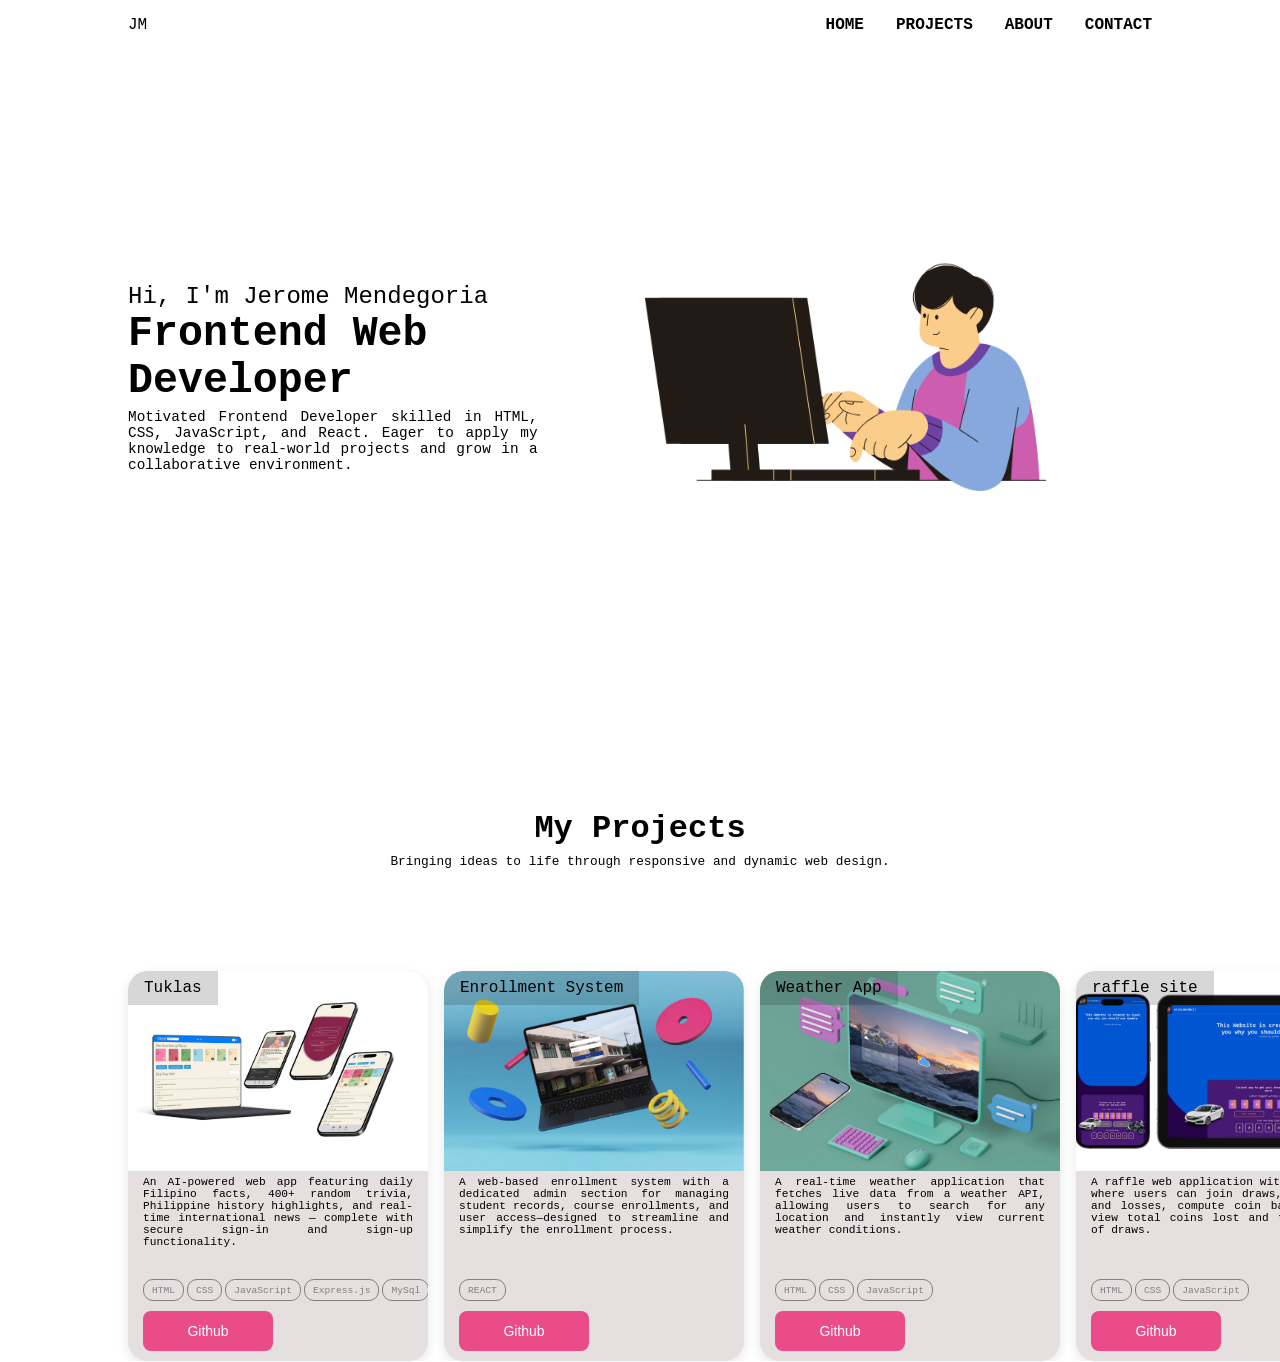
==== index.html @ 2d1b9688 "initial coomuit" ====
<!DOCTYPE html>
<html lang="en">
	<head>
		<meta charset="UTF-8" />
		<meta name="viewport" content="width=device-width, initial-scale=1.0" />
		<link rel="stylesheet" href="styles.css" />
		<title>Jerome Mendegoria</title>
	</head>
	<body>
		<main>
			<section class="hero-section" aria-label="hero section">
				<header>
					<div class="logo-wrapper">JM</div>
					<ul>
						<li>HOME</li>
						<li>PROJECTS</li>
						<li>ABOUT</li>
						<li>CONTACT</li>
					</ul>
				</header>
				<div class="hero-wrapper">
					<div class="left-side">
						<h2>Hi, I'm Jerome Mendegoria</h2>
						<h1>Frontend Web Developer</h1>
						<p>
							Motivated Frontend Developer skilled in HTML, CSS,
							JavaScript, and React. Eager to apply my knowledge
							to real-world projects and grow in a collaborative
							environment.
						</p>
					</div>
					<div class="right-side">
						<div class="image-wrapper">
							<img src="./assets/design port.png" alt="" />
						</div>
					</div>
				</div>
			</section>
			<section class="project-section" aria-label="Project section">
				<h2>My Projects</h2>
				<h3>
					Bringing ideas to life through responsive and dynamic web
					design.
				</h3>
				<div class="project-wrapper">
					<div class="project-cards">
						<div class="image-wrapper">
							<img src="./assets/tuklas graphics.png" alt="" />
							<span>Tuklas</span>
						</div>
						<div class="desc-wrapper">
							<p>
								An AI-powered web app featuring daily Filipino
								facts, 400+ random trivia, Philippine history
								highlights, and real-time international news —
								complete with secure sign-in and sign-up
								functionality.
							</p>
							<div>
								<ul>
									<li>HTML</li>
									<li>CSS</li>
									<li>JavaScript</li>
									<li>Express.js</li>
									<li>MySql</li>
								</ul>
								<a href="#">Github</a>
							</div>
						</div>
					</div>
					<div class="project-cards">
						<div class="image-wrapper">
							<img
								src="./assets/enrollment graphcis.png"
								alt=""
							/>
							<span>Enrollment System</span>
						</div>
						<div class="desc-wrapper">
							<p>
								A web-based enrollment system with a dedicated
								admin section for managing student records,
								course enrollments, and user access—designed to
								streamline and simplify the enrollment process.
							</p>
							<div>
								<ul>
									<li>REACT</li>
								</ul>
								<a href="#">Github</a>
							</div>
						</div>
					</div>
					<div class="project-cards">
						<div class="image-wrapper">
							<img src="./assets/weather graphics.png" alt="" />
							<span>Weather App</span>
						</div>
						<div class="desc-wrapper">
							<p>
								A real-time weather application that fetches
								live data from a weather API, allowing users to
								search for any location and instantly view
								current weather conditions.
							</p>
							<div>
								<ul>
									<li>HTML</li>
									<li>CSS</li>
									<li>JavaScript</li>
								</ul>
								<a href="#">Github</a>
							</div>
						</div>
					</div>
					<div class="project-cards">
						<div class="image-wrapper">
							<img src="./assets/gambling graphics.png" alt="" />
							<span>raffle site</span>
						</div>
						<div class="desc-wrapper">
							<p>
								A raffle web application with demo coins where
								users can join draws, track wins and losses,
								compute coin balances, and view total coins lost
								and total number of draws.
							</p>
							<div>
								<ul>
									<li>HTML</li>
									<li>CSS</li>
									<li>JavaScript</li>
								</ul>
								<a href="#">Github</a>
							</div>
						</div>
					</div>
				</div>
			</section>
		</main>
	</body>
</html>
---- styles.css ----
* {
	padding: 0;
	margin: 0;
	box-sizing: 0;
	font-family: monospace, sans-serif;
	/* border: 1px solid black; */
}
section {
	width: 80%;
	margin: auto;
}
.hero-section {
	height: 90vh;
}
header {
	display: flex;
	justify-content: space-between;
	align-items: center;
	padding: 1rem 0;
}
header ul {
	display: flex;
	gap: 2rem;
	list-style: none;
	font-weight: 900;
}
.hero-wrapper {
	display: flex;
	align-items: center;
	height: 100%;
}
.left-side,
.right-side {
	margin-bottom: 15%;
}
.left-side,
.right-side {
	flex-basis: 50%;
}
.left-side h2 {
	font-weight: 400;
}
.left-side h1 {
	font-size: 2.6rem;
	margin-bottom: 5px;
}
.left-side p {
	width: 80%;
	font-size: 0.9rem;
	text-align: justify;
}
.right-side .image-wrapper {
	width: 100%;
}
.right-side .image-wrapper img {
	width: 80%;
}

/* ----------------------- project section ------------ */

.project-section h2,
.project-section h3 {
	text-align: center;
}
.project-section h2 {
	font-size: 2rem;
	margin-bottom: 7px;
}
.project-section h3 {
	font-weight: 200;
	font-size: 0.8rem;
    margin-bottom: 10%;
}
.project-wrapper {
	display: grid;
    grid-template-columns: repeat(4, 300px);
    justify-content: center;
    grid-gap: 1rem;
    width: max-content;
    margin: auto;
}
.project-cards {
	display: flex;
	flex-direction: column;
	width: 300px;
	min-height: 380px;
	overflow: hidden;
	box-shadow: rgba(0, 0, 0, 0.1) 0px 4px 12px;
	background-color: rgb(229, 223, 223);
	border-radius: 20px;
    transition: all .5s ease;
	padding-bottom: 10px;
}
.project-cards .image-wrapper {
	position: relative;
	width: 100%;
	height: 200px;
	overflow: hidden;
}
.project-cards .image-wrapper img {
	width: 100%;
	height: 100%;
	object-fit: cover;
}
.project-cards .image-wrapper span {
	position: absolute;
	top: 0;
	left: 0;
	padding: 0.5rem 1rem;
	z-index: 2;
	background-color: rgba(0, 0, 0, 0.155);
}
.project-cards .desc-wrapper {
	flex: 1;
	display: flex;
	flex-direction: column;
	justify-content: space-between;
	width: 90%;
	margin: 0 auto;
}
.project-cards p {
	font-size: 0.7rem;
	text-align: justify;
    padding-top: 5px;
}
.project-cards .desc-wrapper ul {
	display: flex;
	gap: 3px;
	align-items: center;
	list-style: none;
	margin-bottom: 10px;
	font-size: .6rem;
}
.project-cards .desc-wrapper ul li {
	border: 1px solid gray;
	padding: .3rem .5rem;
	border-radius: 10px;
	color: gray;
}
.project-cards a {
	display: inline-block;
	background-color: #ea4c89;
	border-radius: 8px;
	border: none;
	box-sizing: border-box;
	color: #ffffff;
	cursor: pointer;
	font-family: "Helvetica Neue", Helvetica, Arial, sans-serif;
	font-size: 14px;
	font-weight: 500;
	height: 40px;
	width: 130px;
	line-height: 20px;
	list-style: none;
	margin: 0;
	outline: none;
	padding: 10px 16px;
	position: relative;
	text-align: center;
	text-decoration: none;
	transition: background-color 100ms ease-in-out;
	vertical-align: middle;
	user-select: none;
	-webkit-user-select: none;
	touch-action: manipulation;
}
.project-wrapper:hover .project-cards{
    filter: blur(2px);
    opacity: .6;
}
.project-wrapper .project-cards:hover {
    filter: none;
    opacity: 1;
}

.project-cards a:hover,
.project-cards a:focus {
	background-color: #f082ac;
}
.project-cards:hover {
    box-shadow: rgba(0, 0, 0, 0.25) 0px 54px 55px, rgba(0, 0, 0, 0.12) 0px -12px 30px, rgba(0, 0, 0, 0.12) 0px 4px 6px, rgba(0, 0, 0, 0.17) 0px 12px 13px, rgba(0, 0, 0, 0.09) 0px -3px 5px;
    scale: 1.2;
    z-index: 5;
}
.project-cards:hover .project-cards .image-wrapper span{
    border: 3px solid black;
}
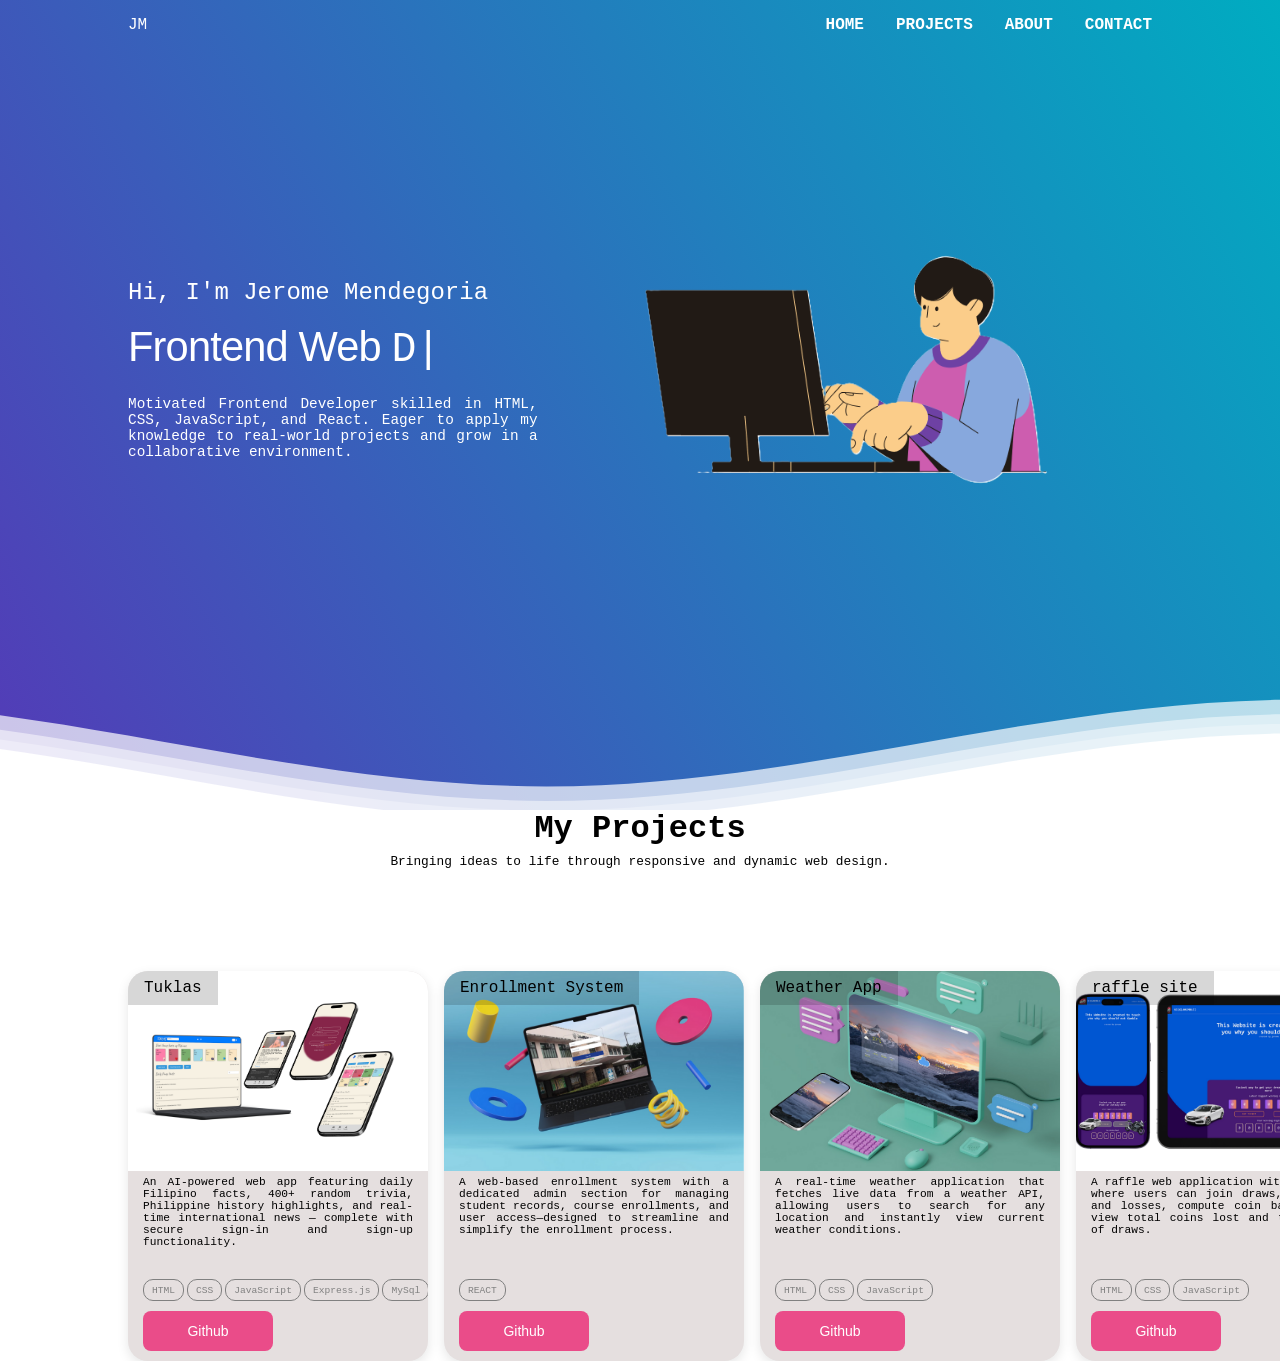
==== commit ba66030e: "intersection testing cards animation on scroll" ====
--- a/index.html
+++ b/index.html
@@ -4,6 +4,8 @@
 		<meta charset="UTF-8" />
 		<meta name="viewport" content="width=device-width, initial-scale=1.0" />
 		<link rel="stylesheet" href="styles.css" />
+		<link rel="stylesheet" href="./styles/waves.css" />
+		<script src="./script.js" defer type="module"></script>
 		<title>Jerome Mendegoria</title>
 	</head>
 	<body>
@@ -21,7 +23,13 @@
 				<div class="hero-wrapper">
 					<div class="left-side">
 						<h2>Hi, I'm Jerome Mendegoria</h2>
-						<h1>Frontend Web Developer</h1>
+						<h1>
+							Frontend Web
+							<div class="typing-container">
+								<span id="typing-text"></span
+								><span class="cursor">|</span>
+							</div>
+						</h1>
 						<p>
 							Motivated Frontend Developer skilled in HTML, CSS,
 							JavaScript, and React. Eager to apply my knowledge
@@ -34,6 +42,49 @@
 							<img src="./assets/design port.png" alt="" />
 						</div>
 					</div>
+				</div>
+				<div>
+					<svg
+						class="waves"
+						xmlns="http://www.w3.org/2000/svg"
+						xmlns:xlink="http://www.w3.org/1999/xlink"
+						viewBox="0 24 150 28"
+						preserveAspectRatio="none"
+						shape-rendering="auto"
+					>
+						<defs>
+							<path
+								id="gentle-wave"
+								d="M-160 44c30 0 58-18 88-18s 58 18 88 18 58-18 88-18 58 18 88 18 v44h-352z"
+							/>
+						</defs>
+						<g class="parallax">
+							<use
+								xlink:href="#gentle-wave"
+								x="48"
+								y="0"
+								fill="rgba(255,255,255,0.7"
+							/>
+							<use
+								xlink:href="#gentle-wave"
+								x="48"
+								y="3"
+								fill="rgba(255,255,255,0.5)"
+							/>
+							<use
+								xlink:href="#gentle-wave"
+								x="48"
+								y="5"
+								fill="rgba(255,255,255,0.3)"
+							/>
+							<use
+								xlink:href="#gentle-wave"
+								x="48"
+								y="7"
+								fill="#fff"
+							/>
+						</g>
+					</svg>
 				</div>
 			</section>
 			<section class="project-section" aria-label="Project section">
--- a/styles.css
+++ b/styles.css
@@ -3,20 +3,27 @@
 	margin: 0;
 	box-sizing: 0;
 	font-family: monospace, sans-serif;
-	/* border: 1px solid black; */
 }
 section {
 	width: 80%;
 	margin: auto;
 }
 .hero-section {
+	width: 100%;
 	height: 90vh;
+	overflow: visible;
+	background: linear-gradient(
+		60deg,
+		rgba(84, 58, 183, 1) 0%,
+		rgba(0, 172, 193, 1) 100%
+	);
+	color: white;
 }
 header {
 	display: flex;
 	justify-content: space-between;
 	align-items: center;
-	padding: 1rem 0;
+	padding: 1rem 10%;
 }
 header ul {
 	display: flex;
@@ -27,11 +34,8 @@
 .hero-wrapper {
 	display: flex;
 	align-items: center;
-	height: 100%;
-}
-.left-side,
-.right-side {
-	margin-bottom: 15%;
+	padding: 0 10%;
+	height: 79%;
 }
 .left-side,
 .right-side {
@@ -41,6 +45,11 @@
 	font-weight: 400;
 }
 .left-side h1 {
+	font-size: 2.6rem;
+	margin-bottom: 5px;
+}
+.typing-container span{
+	display: inline;
 	font-size: 2.6rem;
 	margin-bottom: 5px;
 }
@@ -168,6 +177,8 @@
     filter: blur(2px);
     opacity: .6;
 }
+
+/* --------------- effects ---------------- */
 .project-wrapper .project-cards:hover {
     filter: none;
     opacity: 1;
@@ -184,4 +195,22 @@
 }
 .project-cards:hover .project-cards .image-wrapper span{
     border: 3px solid black;
+}
+
+.typing-container {
+	font-family: monospace;
+	font-size: 2rem;
+	display: inline-block;
+	white-space: nowrap;
+}
+
+.cursor {
+	display: inline-block;
+	animation: blink 0.7s steps(1) infinite;
+}
+
+@keyframes blink {
+	50% {
+		opacity: 0;
+	}
 }
--- a/styles/waves.css
+++ b/styles/waves.css
@@ -0,0 +1,82 @@
+.waves {
+	width: 100%;
+	height: 15vh;
+	margin-bottom: -7px;
+	min-height: 100px;
+	max-height: 150px;
+}
+
+.content {
+	position: relative;
+	height: 20vh;
+	text-align: center;
+	background-color: white;
+}
+.parallax > use {
+	animation: move-forever 25s cubic-bezier(0.55, 0.5, 0.45, 0.5) infinite;
+}
+.parallax > use:nth-child(1) {
+	animation-delay: -2s;
+	animation-duration: 7s;
+}
+.parallax > use:nth-child(2) {
+	animation-delay: -3s;
+	animation-duration: 10s;
+}
+.parallax > use:nth-child(3) {
+	animation-delay: -4s;
+	animation-duration: 13s;
+}
+.parallax > use:nth-child(4) {
+	animation-delay: -5s;
+	animation-duration: 20s;
+}
+@keyframes move-forever {
+	0% {
+		transform: translate3d(-90px, 0, 0);
+	}
+	100% {
+		transform: translate3d(85px, 0, 0);
+	}
+}
+@media (max-width: 768px) {
+	.waves {
+		height: 40px;
+		min-height: 40px;
+	}
+	.content {
+		height: 30vh;
+	}
+	h1 {
+		font-size: 24px;
+	}
+}
+
+
+/*  ---------------  */
+
+h1 {
+	font-size: 3.5rem;
+	margin: 0;
+	padding: 1rem 0;
+	font-weight: 500;
+	line-height: 1.2;
+	letter-spacing: -0.02em;
+	font-family: -apple-system, BlinkMacSystemFont, "Inter", sans-serif;
+  }
+  
+  .reveal-wrapper {
+	overflow: hidden;
+	position: relative;
+  }
+  
+  /* Style 2: Word Flow */
+.style-2 .word-wrapper {
+	display: inline-block;
+	overflow: hidden;
+	margin-right: 0.3em;
+  }
+  .style-2 .word {
+	display: inline-block;
+	transform: translateY(100%);
+  }
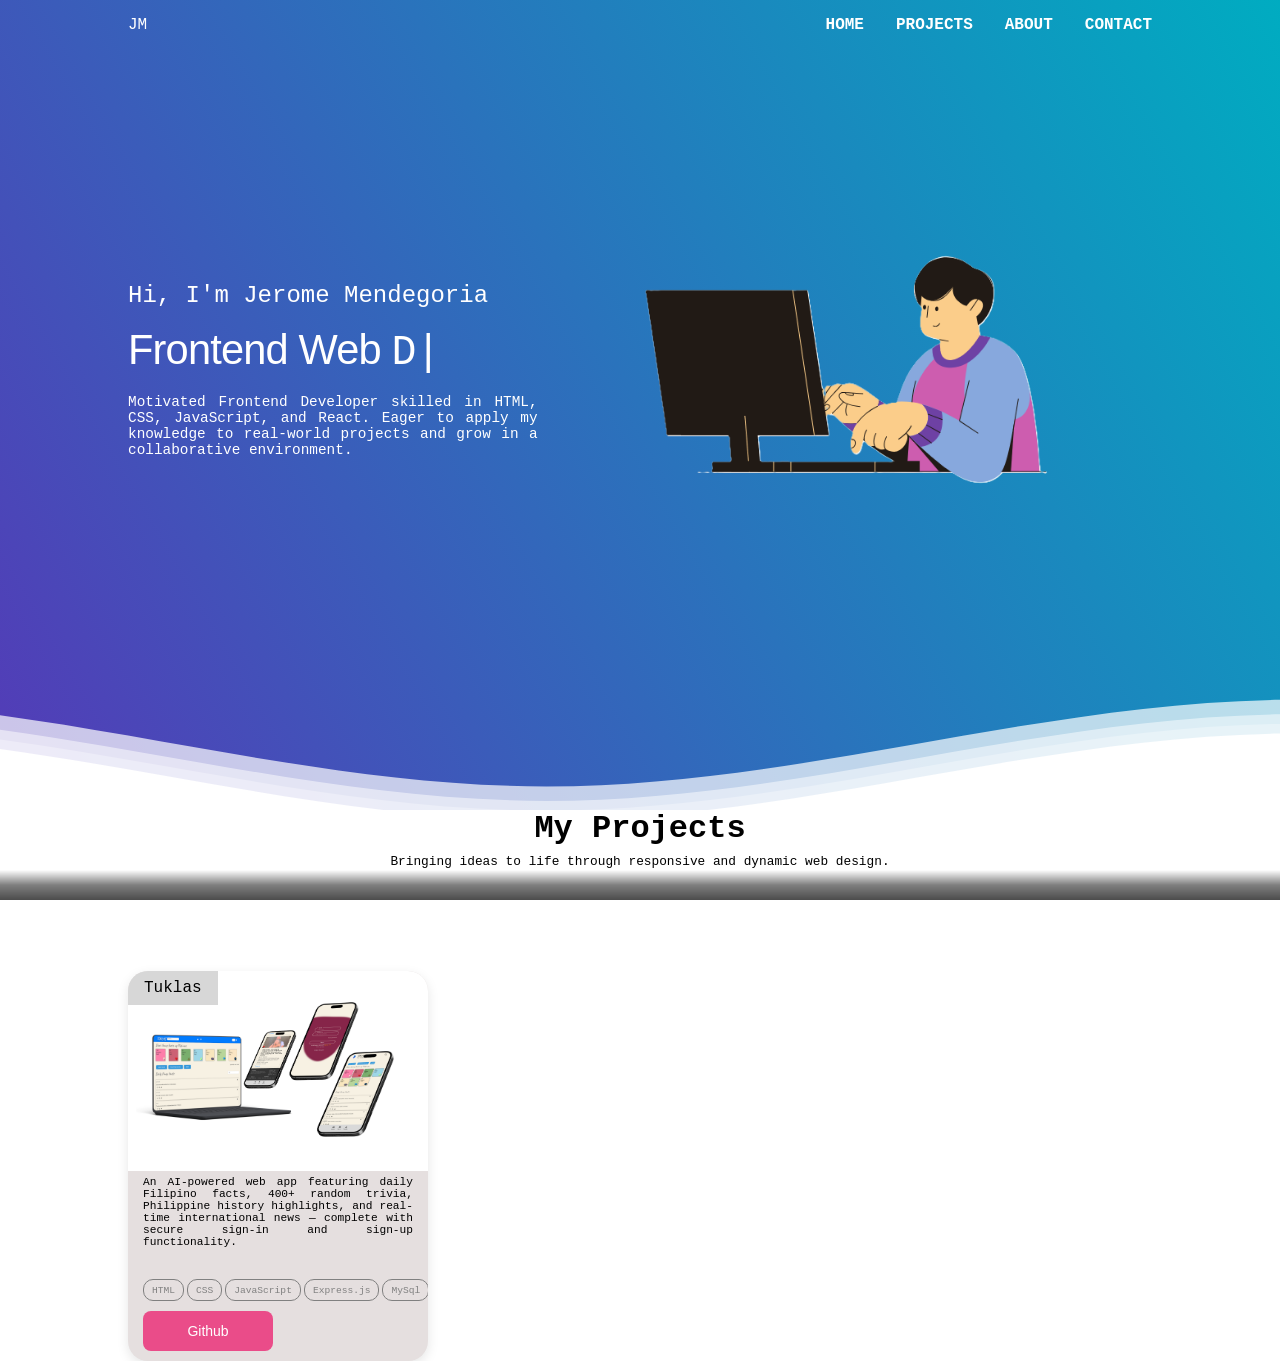
==== commit 8ee0fd51: "before projects section h2 animation" ====
--- a/index.html
+++ b/index.html
@@ -4,6 +4,7 @@
 		<meta charset="UTF-8" />
 		<meta name="viewport" content="width=device-width, initial-scale=1.0" />
 		<link rel="stylesheet" href="styles.css" />
+		<link rel="stylesheet" href="./styles/cardsAnimate.css" />
 		<link rel="stylesheet" href="./styles/waves.css" />
 		<script src="./script.js" defer type="module"></script>
 		<title>Jerome Mendegoria</title>
@@ -86,6 +87,8 @@
 						</g>
 					</svg>
 				</div>
+				<!-- Your page content -->
+				<div class="scroll-hint" id="scrollHint"></div>
 			</section>
 			<section class="project-section" aria-label="Project section">
 				<h2>My Projects</h2>
@@ -94,7 +97,7 @@
 					design.
 				</h3>
 				<div class="project-wrapper">
-					<div class="project-cards">
+					<div class="project-cards moved">
 						<div class="image-wrapper">
 							<img src="./assets/tuklas graphics.png" alt="" />
 							<span>Tuklas</span>
@@ -119,7 +122,7 @@
 							</div>
 						</div>
 					</div>
-					<div class="project-cards">
+					<div class="project-cards moved">
 						<div class="image-wrapper">
 							<img
 								src="./assets/enrollment graphcis.png"
@@ -142,7 +145,7 @@
 							</div>
 						</div>
 					</div>
-					<div class="project-cards">
+					<div class="project-cards moved">
 						<div class="image-wrapper">
 							<img src="./assets/weather graphics.png" alt="" />
 							<span>Weather App</span>
@@ -164,7 +167,7 @@
 							</div>
 						</div>
 					</div>
-					<div class="project-cards">
+					<div class="project-cards moved">
 						<div class="image-wrapper">
 							<img src="./assets/gambling graphics.png" alt="" />
 							<span>raffle site</span>
--- a/styles.css
+++ b/styles.css
@@ -46,9 +46,14 @@
 }
 .left-side h1 {
 	font-size: 2.6rem;
-	margin-bottom: 5px;
-}
-.typing-container span{
+	margin: 0;
+	padding: 1rem 0;
+	font-weight: 500;
+	line-height: 1.2;
+	letter-spacing: -0.02em;
+	font-family: -apple-system, BlinkMacSystemFont, "Inter", sans-serif;
+}
+.typing-container span {
 	display: inline;
 	font-size: 2.6rem;
 	margin-bottom: 5px;
@@ -78,15 +83,15 @@
 .project-section h3 {
 	font-weight: 200;
 	font-size: 0.8rem;
-    margin-bottom: 10%;
+	margin-bottom: 10%;
 }
 .project-wrapper {
 	display: grid;
-    grid-template-columns: repeat(4, 300px);
-    justify-content: center;
-    grid-gap: 1rem;
-    width: max-content;
-    margin: auto;
+	grid-template-columns: repeat(4, 300px);
+	justify-content: center;
+	grid-gap: 1rem;
+	width: max-content;
+	margin: auto;
 }
 .project-cards {
 	display: flex;
@@ -97,7 +102,7 @@
 	box-shadow: rgba(0, 0, 0, 0.1) 0px 4px 12px;
 	background-color: rgb(229, 223, 223);
 	border-radius: 20px;
-    transition: all .5s ease;
+	transition: transform 0.5s ease, opacity 1.5s ease;
 	padding-bottom: 10px;
 }
 .project-cards .image-wrapper {
@@ -130,7 +135,7 @@
 .project-cards p {
 	font-size: 0.7rem;
 	text-align: justify;
-    padding-top: 5px;
+	padding-top: 5px;
 }
 .project-cards .desc-wrapper ul {
 	display: flex;
@@ -138,11 +143,11 @@
 	align-items: center;
 	list-style: none;
 	margin-bottom: 10px;
-	font-size: .6rem;
+	font-size: 0.6rem;
 }
 .project-cards .desc-wrapper ul li {
 	border: 1px solid gray;
-	padding: .3rem .5rem;
+	padding: 0.3rem 0.5rem;
 	border-radius: 10px;
 	color: gray;
 }
@@ -173,15 +178,32 @@
 	-webkit-user-select: none;
 	touch-action: manipulation;
 }
-.project-wrapper:hover .project-cards{
-    filter: blur(2px);
-    opacity: .6;
+.project-wrapper:hover .project-cards {
+	filter: blur(2px);
+	opacity: 0.6;
+}
+.scroll-hint {
+	position: fixed;
+	bottom: 0;
+	left: 0;
+	width: 100%;
+	height: 30px;
+	pointer-events: none;
+	background: linear-gradient(to top, rgba(0, 0, 0, 0.7), rgba(0, 0, 0, 0.5), transparent);
+	transition: opacity 0.3s ease;
+	/* border-top-left-radius: 50%; */
+	z-index: 999;
+}
+
+.scroll-hint.hidden {
+	opacity: 0;
+	visibility: hidden;
 }
 
 /* --------------- effects ---------------- */
 .project-wrapper .project-cards:hover {
-    filter: none;
-    opacity: 1;
+	filter: none;
+	opacity: 1;
 }
 
 .project-cards a:hover,
@@ -189,12 +211,14 @@
 	background-color: #f082ac;
 }
 .project-cards:hover {
-    box-shadow: rgba(0, 0, 0, 0.25) 0px 54px 55px, rgba(0, 0, 0, 0.12) 0px -12px 30px, rgba(0, 0, 0, 0.12) 0px 4px 6px, rgba(0, 0, 0, 0.17) 0px 12px 13px, rgba(0, 0, 0, 0.09) 0px -3px 5px;
-    scale: 1.2;
-    z-index: 5;
-}
-.project-cards:hover .project-cards .image-wrapper span{
-    border: 3px solid black;
+	box-shadow: rgba(0, 0, 0, 0.25) 0px 54px 55px,
+		rgba(0, 0, 0, 0.12) 0px -12px 30px, rgba(0, 0, 0, 0.12) 0px 4px 6px,
+		rgba(0, 0, 0, 0.17) 0px 12px 13px, rgba(0, 0, 0, 0.09) 0px -3px 5px;
+	scale: 1.2;
+	z-index: 5;
+}
+.project-cards:hover .project-cards .image-wrapper span {
+	border: 3px solid black;
 }
 
 .typing-container {
@@ -213,4 +237,4 @@
 	50% {
 		opacity: 0;
 	}
-}+}
--- a/styles/cardsAnimate.css
+++ b/styles/cardsAnimate.css
@@ -0,0 +1,16 @@
+.project-wrapper .project-cards.moved:nth-child(1){
+    transform: translateX(-250%);
+    opacity: 0;
+}
+.project-wrapper .project-cards.moved:nth-child(2){
+    transform: translateX(-350%);
+    opacity: 0;
+}
+.project-wrapper .project-cards.moved:nth-child(3){
+    transform: translateX(-450%);
+    opacity: 0;
+}
+.project-wrapper .project-cards.moved:nth-child(4){
+    transform: translateX(-550%);
+    opacity: 0;
+}
--- a/styles/waves.css
+++ b/styles/waves.css
@@ -52,31 +52,5 @@
 	}
 }
 
-
 /*  ---------------  */
 
-h1 {
-	font-size: 3.5rem;
-	margin: 0;
-	padding: 1rem 0;
-	font-weight: 500;
-	line-height: 1.2;
-	letter-spacing: -0.02em;
-	font-family: -apple-system, BlinkMacSystemFont, "Inter", sans-serif;
-  }
-  
-  .reveal-wrapper {
-	overflow: hidden;
-	position: relative;
-  }
-  
-  /* Style 2: Word Flow */
-.style-2 .word-wrapper {
-	display: inline-block;
-	overflow: hidden;
-	margin-right: 0.3em;
-  }
-  .style-2 .word {
-	display: inline-block;
-	transform: translateY(100%);
-  }
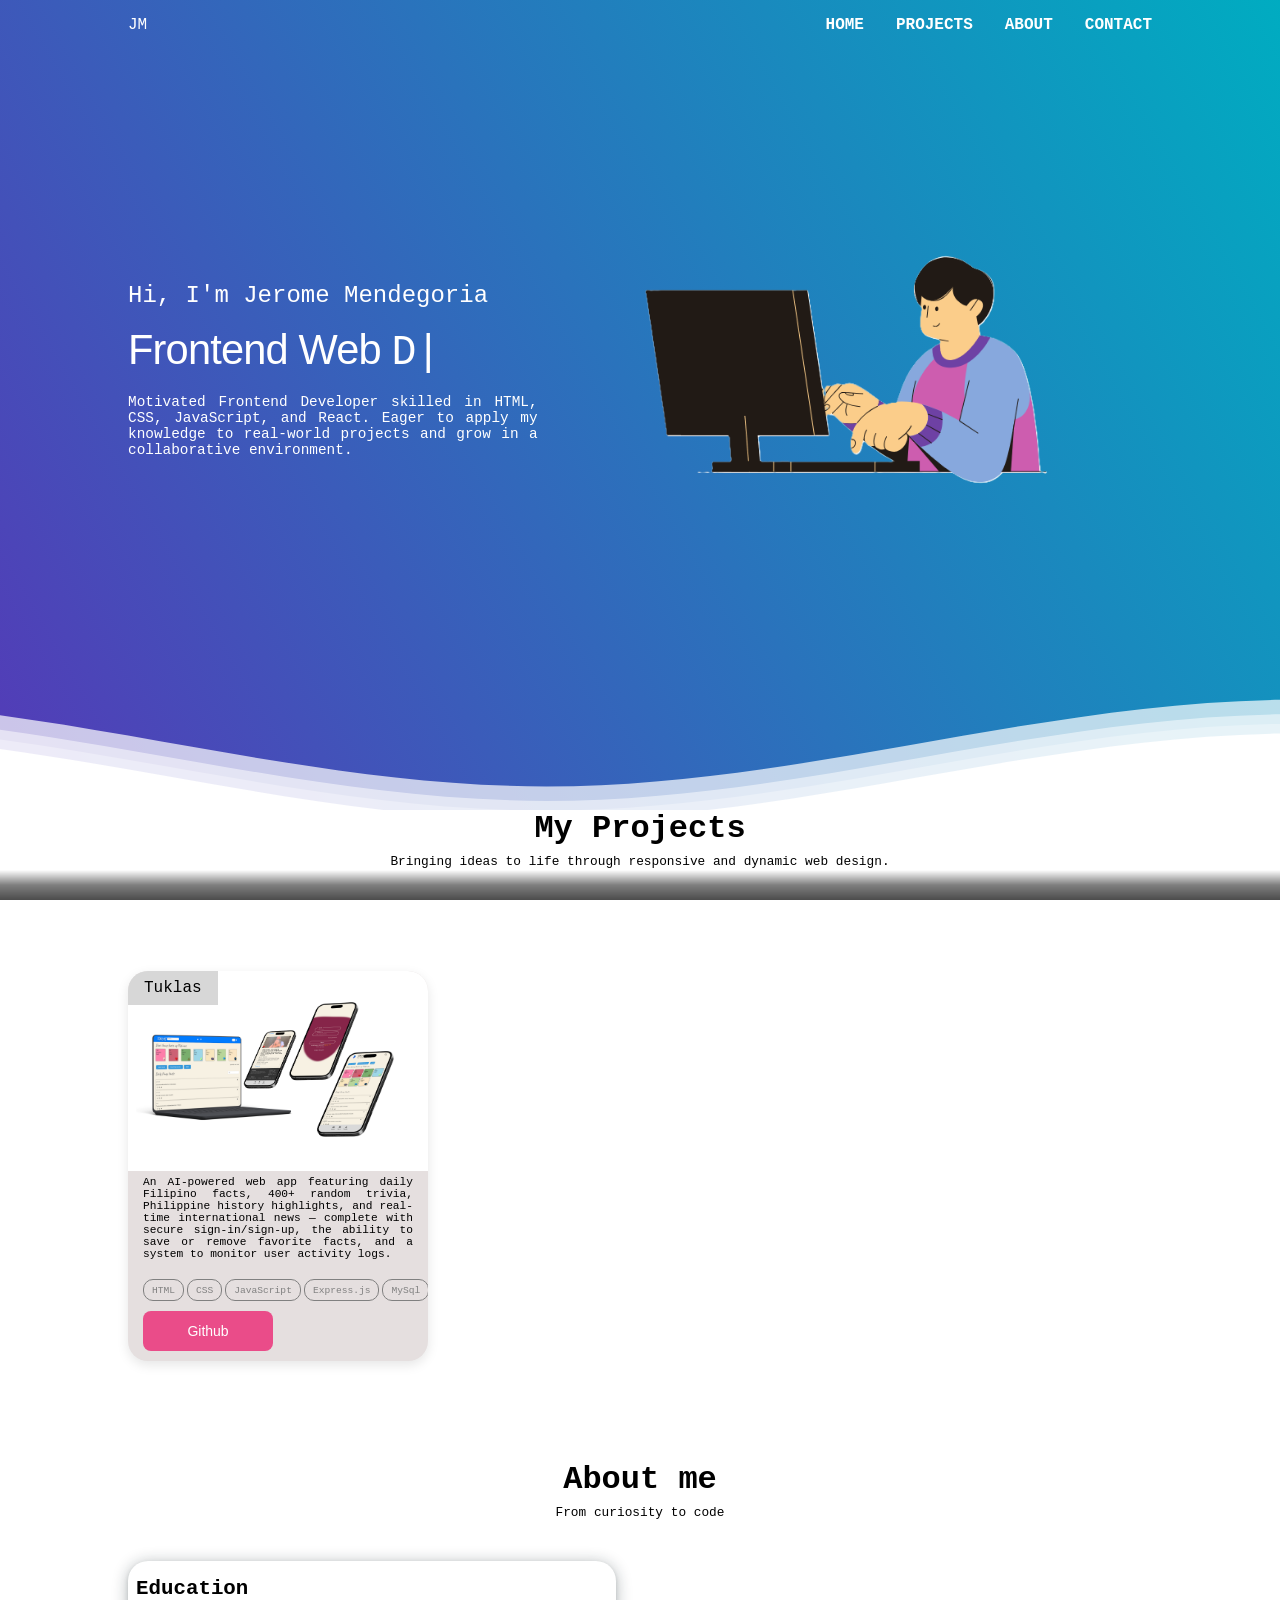
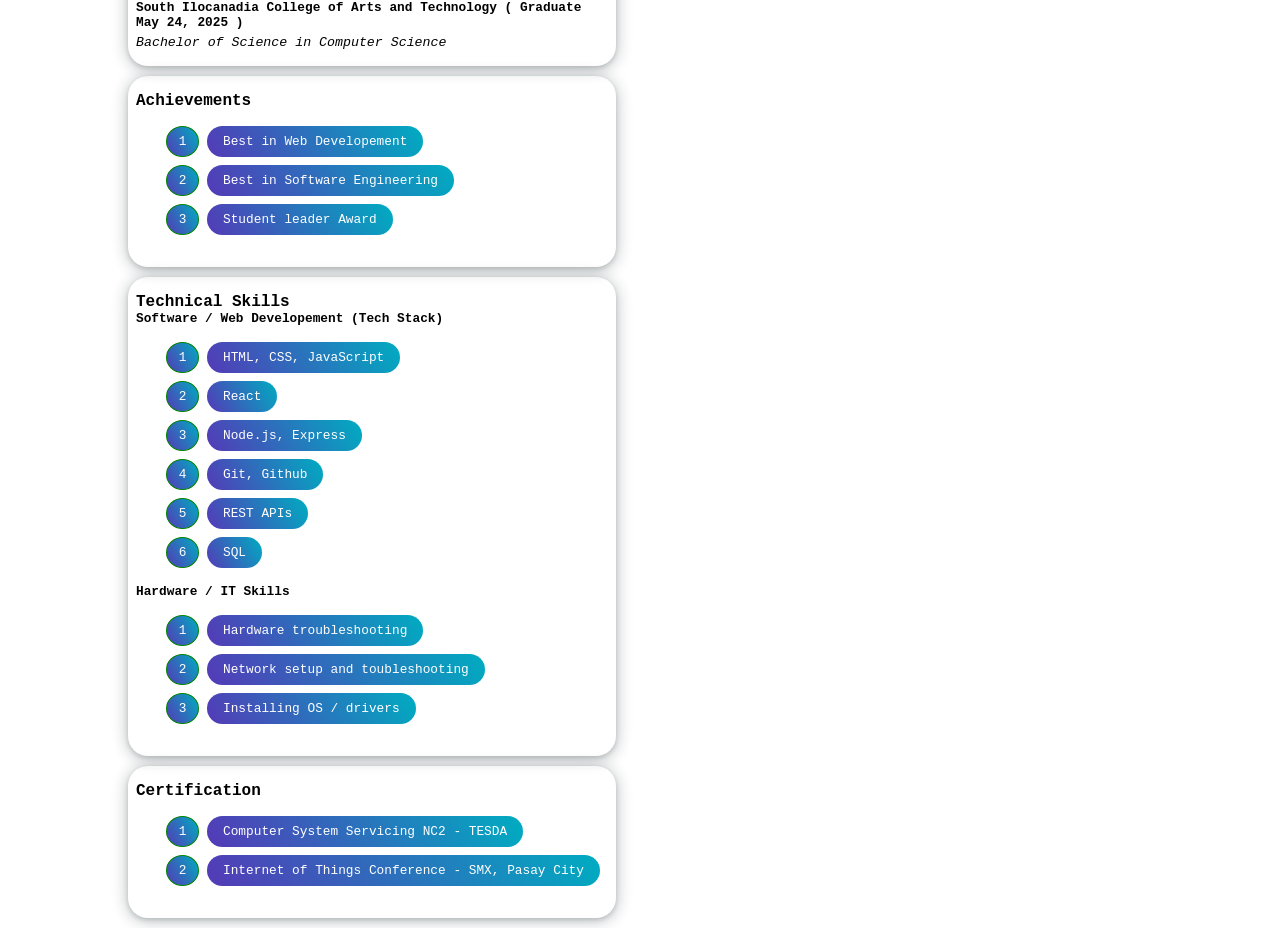
==== commit c129f595: "before starting about me effects holo graphiocs card to be exact" ====
--- a/index.html
+++ b/index.html
@@ -91,7 +91,10 @@
 				<div class="scroll-hint" id="scrollHint"></div>
 			</section>
 			<section class="project-section" aria-label="Project section">
-				<h2>My Projects</h2>
+				<h2 class="wave-text wave">
+					<span>M</span><span>y</span>
+					<span>P</span><span>r</span><span>o</span><span>j</span><span>e</span><span>c</span><span>t</span><span>s</span>
+				</h2>
 				<h3>
 					Bringing ideas to life through responsive and dynamic web
 					design.
@@ -104,11 +107,7 @@
 						</div>
 						<div class="desc-wrapper">
 							<p>
-								An AI-powered web app featuring daily Filipino
-								facts, 400+ random trivia, Philippine history
-								highlights, and real-time international news —
-								complete with secure sign-in and sign-up
-								functionality.
+								An AI-powered web app featuring daily Filipino facts, 400+ random trivia, Philippine history highlights, and real-time international news — complete with secure sign-in/sign-up, the ability to save or remove favorite facts, and a system to monitor user activity logs.
 							</p>
 							<div>
 								<ul>
@@ -140,6 +139,7 @@
 							<div>
 								<ul>
 									<li>REACT</li>
+									<li>Fontend role</li>
 								</ul>
 								<a href="#">Github</a>
 							</div>
@@ -191,6 +191,53 @@
 					</div>
 				</div>
 			</section>
+			<section class="about-section" aria-label="about me section">
+				<h2>About me</h2>
+				<h3>From curiosity to code</h3>
+				<div class="about-wrapper">
+					<div class="left-side">
+						<div class="about-header">
+							<h4>Education</h4>
+							<h3>South Ilocanadia College of Arts and Technology ( Graduate May 24, 2025 )</h3>
+							<h5><i>Bachelor of Science in Computer Science</i></h5>
+						</div>
+						<div class="about-achievements">
+							<h4>Achievements</h4>
+							<ul>
+								<li><span class="about-list-numbering">1</span> <span>Best in Web Developement</span></li>
+								<li><span class="about-list-numbering">2</span><span>Best in Software Engineering</span></li>
+								<li><span class="about-list-numbering">3</span><span>Student leader Award</span></li>
+							</ul>
+						</div>
+						<div class="about-technical-skills">
+							<h4>Technical Skills</h4>
+							<h3>Software / Web Developement (Tech Stack)</h3>
+							<ul>
+								<li><span class="about-list-numbering">1</span><span>HTML, CSS, JavaScript</span></li>
+								<li><span class="about-list-numbering">2</span><span>React</span></li>
+								<li><span class="about-list-numbering">3</span><span>Node.js, Express</span></li>
+								<li><span class="about-list-numbering">4</span><span>Git, Github</span></li>
+								<li><span class="about-list-numbering">5</span><span>REST APIs</span></li>
+								<li><span class="about-list-numbering">6</span><span>SQL</span></li>
+							</ul>
+							<h3>Hardware / IT Skills</h3>
+							<ul>
+								<li><span class="about-list-numbering">1</span><span>Hardware troubleshooting</span></li>
+								<li><span class="about-list-numbering">2</span><span>Network setup and toubleshooting</span></li>
+								<li><span class="about-list-numbering">3</span><span>Installing OS / drivers</span></li>
+							</ul>
+						</div>
+						<div class="about-certification">
+							<h4>Certification</h4>
+							<ul>
+								<li><span class="about-list-numbering">1</span><Span>Computer System Servicing NC2 - TESDA</span></li>
+								<li><span class="about-list-numbering">2</span><Span>Internet of Things Conference - SMX, Pasay City</Span></li>
+							</ul>
+						</div>
+					</div>
+					<div class="right-side"></div>
+				</div>
+			</section>
 		</main>
 	</body>
 </html>
--- a/styles.css
+++ b/styles.css
@@ -76,11 +76,13 @@
 .project-section h3 {
 	text-align: center;
 }
-.project-section h2 {
+.project-section h2,
+.about-section h2 {
 	font-size: 2rem;
 	margin-bottom: 7px;
 }
-.project-section h3 {
+.project-section h3,
+.about-section h3 {
 	font-weight: 200;
 	font-size: 0.8rem;
 	margin-bottom: 10%;
@@ -91,7 +93,7 @@
 	justify-content: center;
 	grid-gap: 1rem;
 	width: max-content;
-	margin: auto;
+	margin: 0 auto 100px;
 }
 .project-cards {
 	display: flex;
@@ -189,7 +191,12 @@
 	width: 100%;
 	height: 30px;
 	pointer-events: none;
-	background: linear-gradient(to top, rgba(0, 0, 0, 0.7), rgba(0, 0, 0, 0.5), transparent);
+	background: linear-gradient(
+		to top,
+		rgba(0, 0, 0, 0.7),
+		rgba(0, 0, 0, 0.5),
+		transparent
+	);
 	transition: opacity 0.3s ease;
 	/* border-top-left-radius: 50%; */
 	z-index: 999;
@@ -200,7 +207,80 @@
 	visibility: hidden;
 }
 
+/* ------------------ About me secton ----------------- */
+
+.about-section h2,
+.about-section h3 {
+	text-align: center;
+}
+.about-section h3 {
+	margin-bottom: 4%;
+}
+.about-wrapper {
+	display: flex;
+	gap: 3rem;
+}
+.left-side h3 {
+	text-align: left;
+	font-weight: 700;
+	margin-bottom: 5px;
+}
+.left-side ul {
+	padding-left: 30px;
+	font-size: .8rem;
+}
+.left-side > div {
+	border-radius: 20px;
+	padding: 1rem .5rem;
+	margin-bottom: 10px;
+	box-shadow: rgba(14, 30, 37, 0.12) 0px 2px 4px 0px, rgba(14, 30, 37, 0.32) 0px 2px 16px 0px;
+}
+.about-header h4{
+	font-size: 1.3rem;
+}
+.about-section h5 {
+	font-weight: 100;
+}
+.left-side ul {
+	display: flex;
+	flex-direction: column;
+	gap: .5rem;
+	margin: 1rem 0;
+	list-style: none;
+}
+.left-side ul li {
+	display: flex;
+	gap: .5rem;
+}
+.left-side .about-list-numbering {
+	display: flex;
+	justify-content: center;
+	align-items: center;
+	width: 31px;
+	border-radius: 50%;
+	border: 1px solid green;
+	background: linear-gradient(
+		60deg,
+		rgba(84, 58, 183, 1) 0%,
+		rgba(0, 172, 193, 1) 100%
+	);
+	color: white;
+}
+.left-side ul li span:nth-child(2) {
+	width: max-content;
+	padding: .5rem 1rem;
+	border-radius: 20px;
+	background: linear-gradient(
+		60deg,
+		rgba(84, 58, 183, 1) 0%,
+		rgba(0, 172, 193, 1) 100%
+	);
+	color: white;
+}
+
+
 /* --------------- effects ---------------- */
+
 .project-wrapper .project-cards:hover {
 	filter: none;
 	opacity: 1;
--- a/styles/waves.css
+++ b/styles/waves.css
@@ -31,6 +31,53 @@
 	animation-delay: -5s;
 	animation-duration: 20s;
 }
+
+/* ------------- project h2 wave ------------- */
+
+.wave-text.wave span {
+    display: inline-block;
+    /* font-size: 4rem; */
+    animation: wave 2s ease-in-out infinite;
+}
+
+.wave-text span:nth-child(1) {
+    animation-delay: 0s;
+}
+.wave-text span:nth-child(2) {
+    animation-delay: 0.2s;
+}
+.wave-text span:nth-child(3) {
+    animation-delay: 0.4s;
+}
+.wave-text span:nth-child(4) {
+    animation-delay: 0.6s;
+}
+.wave-text span:nth-child(5) {
+    animation-delay: 0.7s;
+}
+.wave-text span:nth-child(6) {
+    animation-delay: 0.8s;
+}
+.wave-text span:nth-child(7) {
+    animation-delay: 0.9s;
+}
+.wave-text span:nth-child(10) {
+    animation-delay: 1s;
+}
+
+
+
+@keyframes wave {
+    0%, 100% {
+        transform: translateY(0);
+		scale: .8;
+    }
+    50% {
+        transform: translateY(-20px);
+		scale: 1;
+    }
+}
+
 @keyframes move-forever {
 	0% {
 		transform: translate3d(-90px, 0, 0);
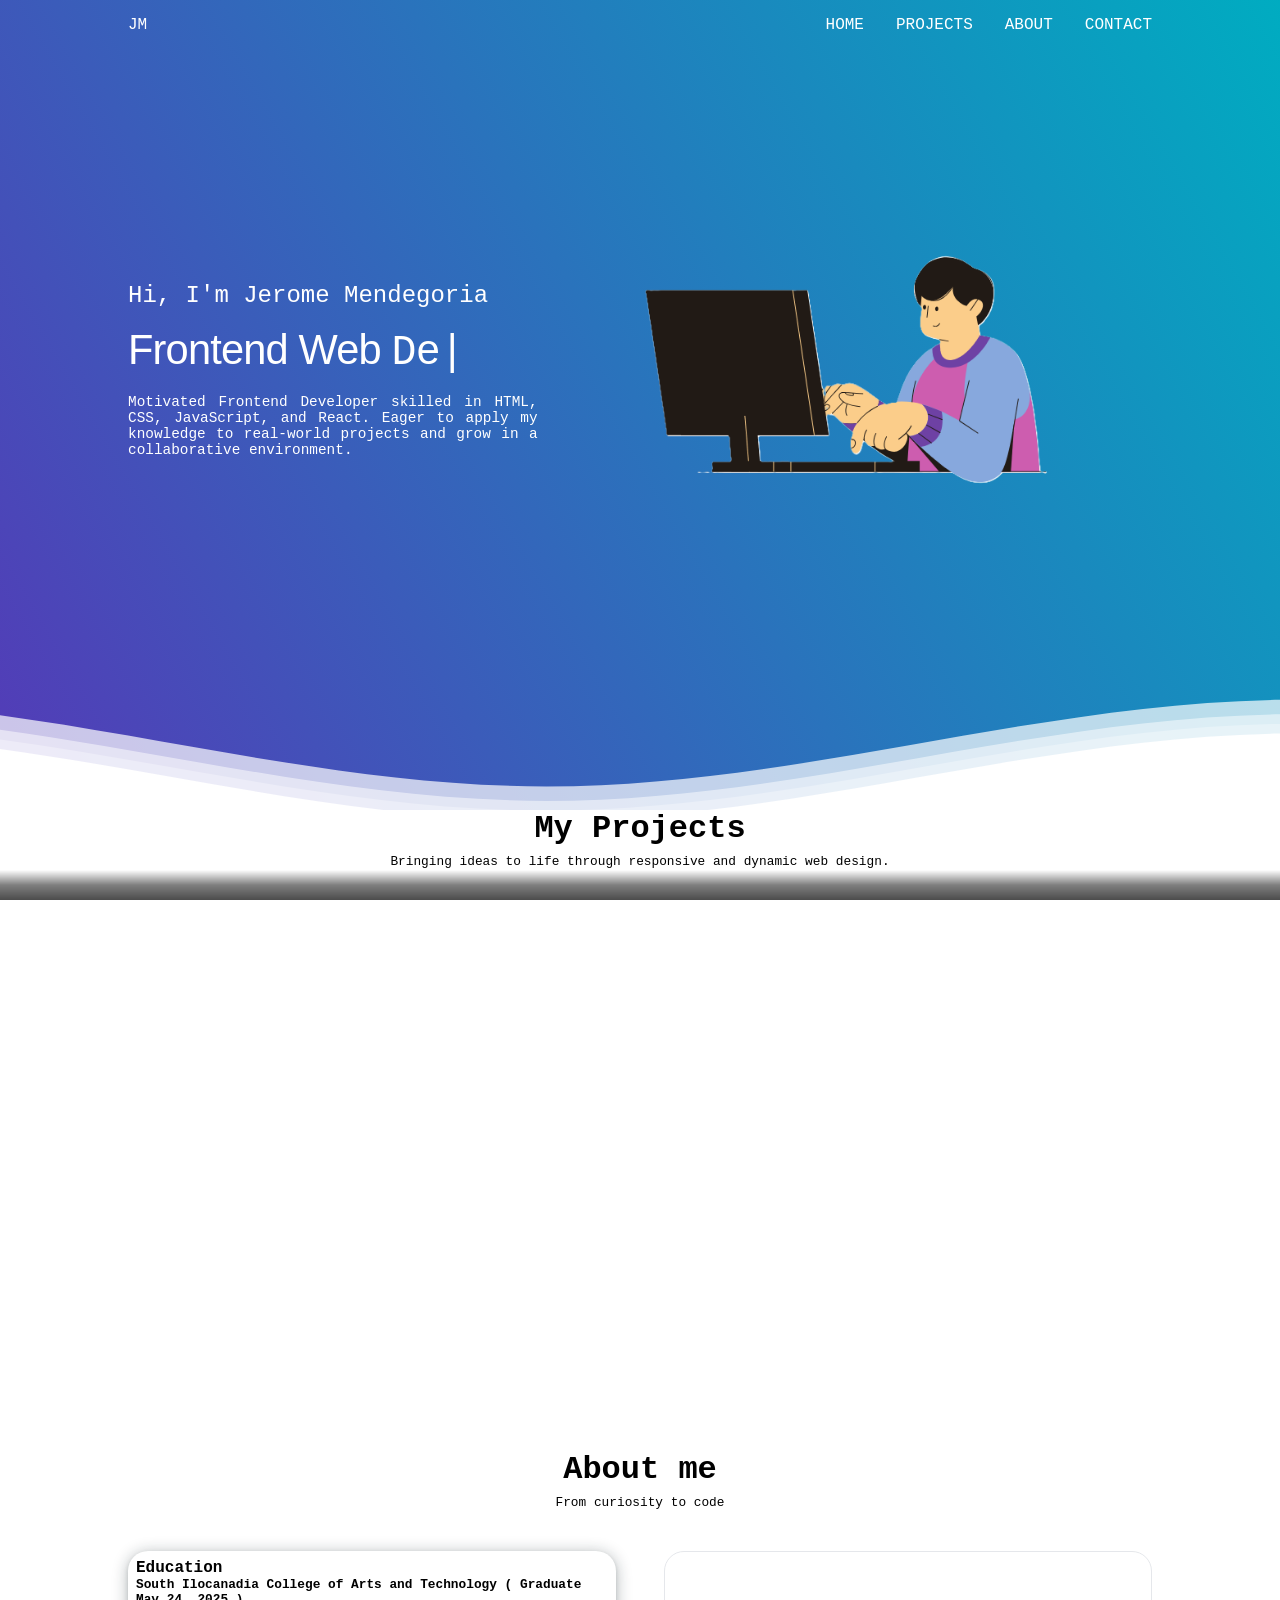
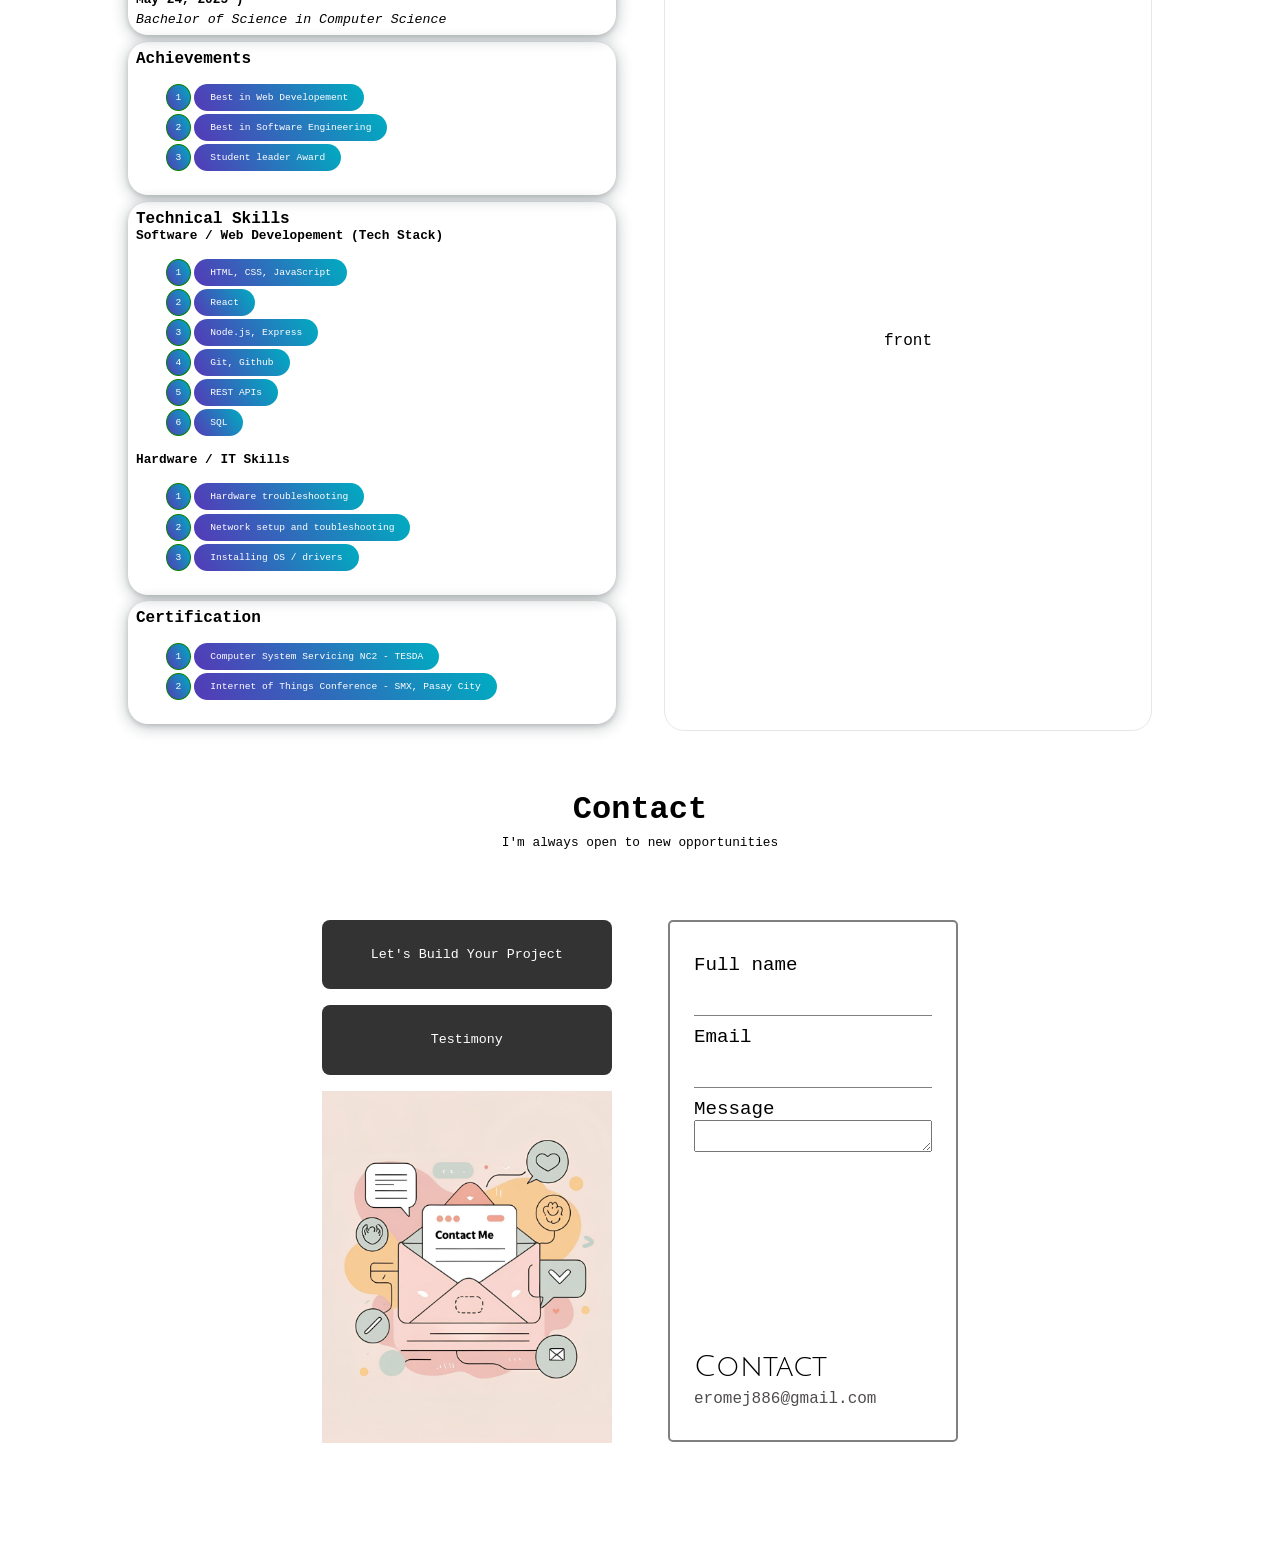
==== commit 2853ca9e: "done developing popup UI" ====
--- a/index.html
+++ b/index.html
@@ -3,10 +3,24 @@
 	<head>
 		<meta charset="UTF-8" />
 		<meta name="viewport" content="width=device-width, initial-scale=1.0" />
+
+		<link rel="preconnect" href="https://fonts.googleapis.com" />
+		<link rel="preconnect" href="https://fonts.gstatic.com" crossorigin />
+		<link
+			href="https://fonts.googleapis.com/css2?family=Julius+Sans+One&display=swap"
+			rel="stylesheet"
+		/>
+
 		<link rel="stylesheet" href="styles.css" />
 		<link rel="stylesheet" href="./styles/cardsAnimate.css" />
 		<link rel="stylesheet" href="./styles/waves.css" />
-		<script src="./script.js" defer type="module"></script>
+		<link rel="stylesheet" href="./styles/aboutSectionEffects.css" />
+		<link rel="stylesheet" href="./styles/popupUI.css" />
+		<script
+			src="https://kit.fontawesome.com/3f05612d91.js"
+			crossorigin="anonymous"
+		></script>
+		<script src="./script.js" type="module" defer></script>
 		<title>Jerome Mendegoria</title>
 	</head>
 	<body>
@@ -92,8 +106,9 @@
 			</section>
 			<section class="project-section" aria-label="Project section">
 				<h2 class="wave-text wave">
-					<span>M</span><span>y</span>
-					<span>P</span><span>r</span><span>o</span><span>j</span><span>e</span><span>c</span><span>t</span><span>s</span>
+					<span>M</span><span>y</span> <span>P</span><span>r</span
+					><span>o</span><span>j</span><span>e</span><span>c</span
+					><span>t</span><span>s</span>
 				</h2>
 				<h3>
 					Bringing ideas to life through responsive and dynamic web
@@ -107,7 +122,12 @@
 						</div>
 						<div class="desc-wrapper">
 							<p>
-								An AI-powered web app featuring daily Filipino facts, 400+ random trivia, Philippine history highlights, and real-time international news — complete with secure sign-in/sign-up, the ability to save or remove favorite facts, and a system to monitor user activity logs.
+								An AI-powered web app featuring daily Filipino
+								facts, 400+ random trivia, Philippine history
+								highlights, and real-time international news —
+								complete with secure sign-in/sign-up, the
+								ability to save or remove favorite facts, and a
+								system to monitor user activity logs.
 							</p>
 							<div>
 								<ul>
@@ -198,44 +218,245 @@
 					<div class="left-side">
 						<div class="about-header">
 							<h4>Education</h4>
-							<h3>South Ilocanadia College of Arts and Technology ( Graduate May 24, 2025 )</h3>
-							<h5><i>Bachelor of Science in Computer Science</i></h5>
+							<h3>
+								South Ilocanadia College of Arts and Technology
+								( Graduate May 24, 2025 )
+							</h3>
+							<h5>
+								<i>Bachelor of Science in Computer Science</i>
+							</h5>
 						</div>
 						<div class="about-achievements">
 							<h4>Achievements</h4>
 							<ul>
-								<li><span class="about-list-numbering">1</span> <span>Best in Web Developement</span></li>
-								<li><span class="about-list-numbering">2</span><span>Best in Software Engineering</span></li>
-								<li><span class="about-list-numbering">3</span><span>Student leader Award</span></li>
+								<li>
+									<span class="about-list-numbering">1</span>
+									<span>Best in Web Developement</span>
+								</li>
+								<li>
+									<span class="about-list-numbering">2</span
+									><span>Best in Software Engineering</span>
+								</li>
+								<li>
+									<span class="about-list-numbering">3</span
+									><span>Student leader Award</span>
+								</li>
 							</ul>
 						</div>
 						<div class="about-technical-skills">
 							<h4>Technical Skills</h4>
 							<h3>Software / Web Developement (Tech Stack)</h3>
 							<ul>
-								<li><span class="about-list-numbering">1</span><span>HTML, CSS, JavaScript</span></li>
-								<li><span class="about-list-numbering">2</span><span>React</span></li>
-								<li><span class="about-list-numbering">3</span><span>Node.js, Express</span></li>
-								<li><span class="about-list-numbering">4</span><span>Git, Github</span></li>
-								<li><span class="about-list-numbering">5</span><span>REST APIs</span></li>
-								<li><span class="about-list-numbering">6</span><span>SQL</span></li>
+								<li>
+									<span class="about-list-numbering">1</span
+									><span>HTML, CSS, JavaScript</span>
+								</li>
+								<li>
+									<span class="about-list-numbering">2</span
+									><span>React</span>
+								</li>
+								<li>
+									<span class="about-list-numbering">3</span
+									><span>Node.js, Express</span>
+								</li>
+								<li>
+									<span class="about-list-numbering">4</span
+									><span>Git, Github</span>
+								</li>
+								<li>
+									<span class="about-list-numbering">5</span
+									><span>REST APIs</span>
+								</li>
+								<li>
+									<span class="about-list-numbering">6</span
+									><span>SQL</span>
+								</li>
 							</ul>
 							<h3>Hardware / IT Skills</h3>
 							<ul>
-								<li><span class="about-list-numbering">1</span><span>Hardware troubleshooting</span></li>
-								<li><span class="about-list-numbering">2</span><span>Network setup and toubleshooting</span></li>
-								<li><span class="about-list-numbering">3</span><span>Installing OS / drivers</span></li>
+								<li>
+									<span class="about-list-numbering">1</span
+									><span>Hardware troubleshooting</span>
+								</li>
+								<li>
+									<span class="about-list-numbering">2</span
+									><span
+										>Network setup and toubleshooting</span
+									>
+								</li>
+								<li>
+									<span class="about-list-numbering">3</span
+									><span>Installing OS / drivers</span>
+								</li>
 							</ul>
 						</div>
 						<div class="about-certification">
 							<h4>Certification</h4>
 							<ul>
-								<li><span class="about-list-numbering">1</span><Span>Computer System Servicing NC2 - TESDA</span></li>
-								<li><span class="about-list-numbering">2</span><Span>Internet of Things Conference - SMX, Pasay City</Span></li>
+								<li>
+									<span class="about-list-numbering">1</span
+									><span
+										><a
+											href="https://drive.google.com/file/d/1uZ2JdssIYU4oefWeo4iMMEFW5-aVvDoH/view?usp=sharing"
+											target="_blank"
+										>
+											Computer System Servicing NC2 -
+											TESDA
+										</a></span
+									>
+								</li>
+								<li>
+									<span class="about-list-numbering">2</span
+									><span
+										><a
+											href="https://drive.google.com/file/d/19Eg50senEc5f1IvAvDK5wt1vRwpIW6uv/view?usp=sharing"
+											target="_blank"
+										>
+											Internet of Things Conference - SMX,
+											Pasay City
+										</a></span
+									>
+								</li>
 							</ul>
 						</div>
 					</div>
-					<div class="right-side"></div>
+					<div class="right-side">
+						<div class="profile-card">
+							<div class="profile-card-inner">
+								<div class="front-side">front</div>
+								<div class="back-side">back</div>
+							</div>
+						</div>
+					</div>
+				</div>
+			</section>
+			<section class="contact-section" aria-label="contact -section">
+				<h2>Contact</h2>
+				<h3>I'm always open to new opportunities</h3>
+				<div class="contact-wrapper">
+					<div class="contact-left-side">
+						<div class="wrapper">
+							<button data-popup-opnbtn>Let's Build Your Project</button>
+							<button>Testimony</button>
+							<div class="image-wrapper">
+								<img src="./assets//contact grap.jpg " alt="" />
+							</div>
+						</div>
+					</div>
+					<div class="contact-right-side">
+						<div class="right-side-wrapper">
+							<form>
+								<div class="fullname">
+									<label for="full-name">Full name</label>
+									<input
+										type="text"
+										name="full-name"
+										id="full-name"
+									/>
+								</div>
+								<div class="fullname">
+									<label for="email">Email</label>
+									<input
+										type="email"
+										name="email"
+										id="email"
+									/>
+								</div>
+								<div class="messages">
+									<label for="messages">Message</label>
+									<textarea
+										clas
+										name="messages"
+										id="messages"
+									>
+									</textarea>
+								</div>
+							</form>
+							<div class="bottom-wrapper">
+								<div class="left-side">
+									<h2>Contact</h2>
+									<a href="mailto:eromej886@gmail.com"
+										>eromej886@gmail.com</a
+									>
+								</div>
+								<div class="right-side">
+									<ul>
+										<li>
+											<a href=""
+												><i
+													class="fa-brands fa-facebook-f"
+												></i
+											></a>
+										</li>
+										<li>
+											<a href=""
+												><i
+													class="fa-brands fa-instagram"
+												></i
+											></a>
+										</li>
+										<li>
+											<a href=""
+												><i
+													class="fa-brands fa-github"
+												></i
+											></a>
+										</li>
+										<li>
+											<a href=""
+												><i
+													class="fa-brands fa-linkedin"
+												></i
+											></a>
+										</li>
+									</ul>
+								</div>
+							</div>
+						</div>
+					</div>
+				</div>
+				<div class="pop-up-ui" data-popup-ui>
+					<div class="blur-bg"></div>
+					<div class="mid">
+						<div class="header">
+							<div class="con-left-side">
+								<div class="image-wrapper">
+									<img src="" alt="" />b
+								</div>
+								<div>
+									<div>Connect with Jerome <br> Mendegoria</div>
+								</div>
+							</div>
+							<div class="con-right-side">
+								<i class="fa-solid fa-xmark" data-pupup-clsbtn></i>
+							</div>
+						</div>
+						<div class="agree-wrapper">
+							<p>Are you interested working with Me?</p>
+							<input type="checkbox" id="switch" /><label
+								for="switch"
+								></label
+							>
+						</div>
+						<h3 class="proj-header">Project Details</h3>
+						<h4 class="desc-header">Describe your project details</h4>
+						<textarea class="proj-details-input" name="proj-details" id="proj-details" placeholder="Include project requirements or goals and cpontact details dont include sensetive information ..."></textarea>
+						<h3 class="inp-header">Target Date</h3>
+						<div class="dropdown-wrapper">
+							<input type="text" id="selectedInput" placeholder="Select" value="none" readonly />		  
+							<button id="toggleBtn">﹀</button>
+							<ul id="dropdownList" class="dropdown-list">
+							  <li data-value="Within  the next few days">Within  the next few days</li>
+							  <li data-value="Within  the next few  weeks">Within  the next few  weeks</li>
+							  <li data-value="In a month or more">In a month or more</li>
+							  <li data-value="Not sure">Not sure</li>
+							</ul>
+						  </div>
+						  <h3 class="inp-header">Project Budget</h3>
+						  <input class="input-budget" type="number">
+						  <button class="submit-project-details">Submit</button>
+						  <p class="pop-up-footer">make sure you include your contact details, response may take some time</p>
+					</div>
 				</div>
 			</section>
 		</main>
--- a/styles.css
+++ b/styles.css
@@ -1,8 +1,11 @@
 * {
 	padding: 0;
 	margin: 0;
-	box-sizing: 0;
+	box-sizing: border-box;
 	font-family: monospace, sans-serif;
+}
+html {
+	scroll-behavior: smooth;
 }
 section {
 	width: 80%;
@@ -29,7 +32,10 @@
 	display: flex;
 	gap: 2rem;
 	list-style: none;
-	font-weight: 900;
+	font-weight: 300;
+}
+header ul li {
+	cursor: pointer;
 }
 .hero-wrapper {
 	display: flex;
@@ -77,12 +83,14 @@
 	text-align: center;
 }
 .project-section h2,
-.about-section h2 {
+.about-section h2,
+.contact-section h2 {
 	font-size: 2rem;
 	margin-bottom: 7px;
 }
 .project-section h3,
-.about-section h3 {
+.about-section h3,
+.contact-section h3 {
 	font-weight: 200;
 	font-size: 0.8rem;
 	margin-bottom: 10%;
@@ -104,7 +112,7 @@
 	box-shadow: rgba(0, 0, 0, 0.1) 0px 4px 12px;
 	background-color: rgb(229, 223, 223);
 	border-radius: 20px;
-	transition: transform 0.5s ease, opacity 1.5s ease;
+	transition: all 0.5s ease;
 	padding-bottom: 10px;
 }
 .project-cards .image-wrapper {
@@ -209,6 +217,9 @@
 
 /* ------------------ About me secton ----------------- */
 
+.about-section {
+	padding-bottom: 20px;
+}
 .about-section h2,
 .about-section h3 {
 	text-align: center;
@@ -220,23 +231,24 @@
 	display: flex;
 	gap: 3rem;
 }
-.left-side h3 {
+
+.about-section .left-side h3 {
 	text-align: left;
 	font-weight: 700;
 	margin-bottom: 5px;
 }
-.left-side ul {
+.about-section .left-side ul {
 	padding-left: 30px;
-	font-size: .8rem;
-}
-.left-side > div {
+}
+.about-section .left-side > div {
 	border-radius: 20px;
-	padding: 1rem .5rem;
-	margin-bottom: 10px;
-	box-shadow: rgba(14, 30, 37, 0.12) 0px 2px 4px 0px, rgba(14, 30, 37, 0.32) 0px 2px 16px 0px;
-}
-.about-header h4{
-	font-size: 1.3rem;
+	padding: 0.5rem;
+	margin-bottom: 0.4rem;
+	box-shadow: rgba(14, 30, 37, 0.12) 0px 2px 4px 0px,
+		rgba(14, 30, 37, 0.32) 0px 2px 16px 0px;
+}
+.about-header h4 {
+	font-size: 1rem;
 }
 .about-section h5 {
 	font-weight: 100;
@@ -244,19 +256,21 @@
 .left-side ul {
 	display: flex;
 	flex-direction: column;
-	gap: .5rem;
+	gap: 0.2rem;
 	margin: 1rem 0;
 	list-style: none;
+	font-size: 0.7rem;
 }
 .left-side ul li {
 	display: flex;
-	gap: .5rem;
+	gap: 0.2rem;
+	font-size: 0.6rem;
 }
 .left-side .about-list-numbering {
 	display: flex;
 	justify-content: center;
 	align-items: center;
-	width: 31px;
+	width: 25px;
 	border-radius: 50%;
 	border: 1px solid green;
 	background: linear-gradient(
@@ -268,7 +282,7 @@
 }
 .left-side ul li span:nth-child(2) {
 	width: max-content;
-	padding: .5rem 1rem;
+	padding: 0.5rem 1rem;
 	border-radius: 20px;
 	background: linear-gradient(
 		60deg,
@@ -277,7 +291,174 @@
 	);
 	color: white;
 }
-
+.left-side ul li span a {
+	color: white;
+	text-decoration: none;
+}
+/* ---------------- right side -------------- */
+
+.about-section .profile-card {
+	height: 100%;
+	border-radius: 20px;
+	cursor: pointer;
+}
+.about-section .profile-card-inner {
+	position: relative;
+	width: 100%;
+	height: 100%;
+	transition: transform 0.6s;
+	transform-style: preserve-3d;
+}
+
+.about-section .front-side,
+.about-section .back-side {
+	position: absolute;
+	width: 100%;
+	height: 100%;
+	backface-visibility: hidden;
+	display: flex;
+	align-items: center;
+	justify-content: center;
+	border-radius: 20px;
+}
+.about-section .front-side {
+	background: white;
+	border: 1px solid #e5e7eb;
+}
+.about-section .back-side {
+	background: #8b5cf6;
+	transform: rotateY(180deg);
+}
+
+.about-section .profile-card:hover .profile-card-inner {
+	transform: rotateY(180deg);
+}
+
+/* ----------------------contatc section --------------------- */
+.contact-section {
+	position: relative;
+}
+.contact-section h2,
+.contact-section h3 {
+	text-align: center;
+}
+.contact-section h2 {
+	margin-top: 40px;
+}
+.contact-section h3 {
+	margin-bottom: 70px;
+}
+.contact-wrapper {
+	display: flex;
+	gap: 3.5rem;
+	height: 70vh;
+}
+.contact-wrapper > div {
+	width: 100%;
+}
+.contact-left-side {
+	overflow: hidden;
+	width: 60%;
+}
+.contact-left-side .wrapper {
+	display: flex;
+	flex-direction: column;
+	overflow: hidden;
+	gap: 1rem;
+	width: 60%;
+	margin-left: auto;
+}
+.contact-left-side button {
+	background-color: #333333;
+	border: none;
+	outline: none;
+	padding: 1.7rem;
+	border-radius: 8px;
+	color: white;
+	cursor: pointer;
+}
+.contact-left-side .image-wrapper {
+	height: 352px;
+}
+.contact-left-side .image-wrapper img {
+	width: 100%;
+	height: 100%;
+	display: block;
+	object-fit: cover;
+}
+/* -------------- */
+.contact-right-side .right-side-wrapper {
+	display: flex;
+	flex-direction: column;
+	justify-content: space-between;
+	padding: 2rem 1.5rem;
+	height: 522px;
+	border: 2px solid gray;
+	border-radius: 5px;
+	width: 60%;
+	margin-right: auto;
+}
+.contact-right-side form > div {
+	display: flex;
+	flex-direction: column;
+	/* gap: 1rem; */
+	margin-bottom: 10px;
+}
+.contact-right-side form input {
+	border: none;
+	border-bottom: 1px solid gray;
+	outline: none;
+	height: 40px;
+	font-size: 1.1rem;
+}
+.contact-right-side form label {
+	font-size: 1.2rem;
+	font-weight: 400;
+}
+.contact-right-side .messages .text-input {
+	width: 100%;
+	min-height: 150px;
+	padding: 0.5rem;
+	font-size: 1rem;
+	list-style: 1.6;
+	resize: vertical;
+	white-space: pre-wrap;
+	overflow-wrap: break-word;
+	margin-top: 0.5rem;
+}
+
+/* ------------------------------------------------ */
+
+.contact-wrapper .bottom-wrapper {
+	display: flex;
+	align-items: flex-start;
+	align-items: baseline;
+}
+.contact-wrapper .bottom-wrapper h2 {
+	margin: unset;
+	text-align: left;
+	font-size: 1.8rem;
+	font-weight: lighter;
+
+	font-family: "Julius Sans One";
+}
+.contact-wrapper .bottom-wrapper .left-side a {
+	display: inline-block;
+	color: rgb(80, 76, 76);
+	text-decoration: none;
+	margin-top: 7px;
+}
+.contact-wrapper .bottom-wrapper .right-side ul {
+	display: flex;
+	justify-content: space-between;
+	align-items: center;
+	list-style: none;
+	font-size: 2.4rem;
+	padding: 0 1rem;
+}
+.contact-wrapper .bottom-wrapper .right-side ul li a i {
+	color: black;
+}
 
 /* --------------- effects ---------------- */
 
--- a/styles/aboutSectionEffects.css
+++ b/styles/aboutSectionEffects.css
@@ -0,0 +1,60 @@
+.left-side > div {
+	position: relative;
+	overflow: hidden;
+	border-radius: 15px;
+	transition: all 0.5s ease;
+}
+.left-side > div::before {
+	content: "";
+	position: absolute;
+	top: -50%;
+	left: -50%;
+	width: 200%;
+	height: 200%;
+	background: linear-gradient(
+		0deg,
+		transparent,
+		transparent 30%,
+		rgba(72, 75, 75, 0.3)
+	);
+	transform: rotate(-45deg);
+	transition: all 0.5s ease;
+	opacity: 0;
+}
+.left-side > div:hover {
+	transform: scale(1.05);
+	box-shadow: 0 0 20px rgba(51, 53, 53, 0.5);
+	z-index: 10;
+}
+.left-side > div:hover::before {
+	opacity: 1;
+	transform: rotate(-45deg) translateY(100%);
+}
+
+/*  --------- about list --------  */
+
+.left-side ul li span:nth-child(2) {
+	transition: all 0.6s cubic-bezier(0.68, -0.55, 0.265, 1.55);
+    overflow: hidden;
+}
+.left-side ul li span:nth-child(2)::before {
+	content: "";
+	position: absolute;
+	top: 0;
+	left: 0;
+	width: 100%;
+	height: 100%;
+	background: conic-gradient(#0ff 0deg, #0a2342 120deg, #0ff 240deg);
+	transition: all 0.6s ease;
+	opacity: 0;
+	transform: scale(0);
+}
+.left-side ul li span:nth-child(2):hover {
+	border-radius: 10px;
+	transform: rotate(3deg);
+    color: black;
+}
+.left-side ul li span:nth-child(2):hover::before {
+	opacity: 0.5;
+	transform: scale(2);
+}
--- a/styles/popupUI.css
+++ b/styles/popupUI.css
@@ -0,0 +1,216 @@
+:root {
+	--toggle-width: 40px;
+	--toggle-height: 20px;
+	--thumb-offset: 5px;
+	--thumb-size: calc(var(--toggle-height) - var(--thumb-offset) * 2);
+}
+
+.pop-up-ui {
+	position: fixed;
+	top: 0;
+	left: 0;
+	z-index: 100;
+	width: 100vw;
+	height: 100vh;
+	display: flex;
+	justify-content: center;
+	align-items: center;
+	display: none;
+}
+.pop-up-ui.active {
+	display: flex;
+}
+
+.blur-bg {
+	position: absolute;
+	top: 0;
+	left: 0;
+	width: 100%;
+	height: 100%;
+	backdrop-filter: blur(3px); /* Only blur what is *behind* this layer */
+	background-color: rgba(255, 255, 255, 0.5);
+	z-index: 1;
+}
+
+.mid {
+	position: relative;
+	z-index: 2;
+	pointer-events: auto;
+	background: white;
+	padding: 1.3rem 1rem;
+	border-radius: 8px;
+	width: 450px;
+	display: flex;
+	flex-direction: column;
+	box-shadow: rgba(6, 24, 44, 0.4) 0px 0px 0px 2px, rgba(6, 24, 44, 0.65) 0px 4px 6px -1px, rgba(255, 255, 255, 0.08) 0px 1px 0px inset;
+}
+.agree-wrapper input[type="checkbox"] {
+	height: 0;
+	width: 0;
+	visibility: hidden;
+}
+
+.agree-wrapper label {
+	cursor: pointer;
+	text-indent: -9999px;
+	width: var(--toggle-width);
+	height: var(--toggle-height);
+	background: grey;
+	display: block;
+	border-radius: var(--toggle-height);
+	position: relative;
+}
+
+.agree-wrapper label::after {
+	content: "";
+	position: absolute;
+	top: var(--thumb-offset);
+	left: var(--thumb-offset);
+	width: var(--thumb-size);
+	height: var(--thumb-size);
+	background: #fff;
+	border-radius: 50%;
+	transition: 0.3s;
+}
+
+.agree-wrapper input:checked + label {
+	background: #bada55;
+}
+
+.agree-wrapper input:checked + label::after {
+	left: calc(100% - var(--thumb-offset));
+	transform: translateX(-100%);
+}
+
+.agree-wrapper label:active::after {
+	width: calc(var(--thumb-size) + 20px); /* Optional active expansion */
+}
+
+.dropdown-wrapper {
+	position: relative;
+	width: 100%x;
+	font-family: sans-serif;
+}
+
+#selectedInput {
+	width: 100%;
+	padding: 10px;
+	box-sizing: border-box;
+	border-radius: 10px;
+	border: 1px solid gray;
+	outline: none;
+}
+
+#toggleBtn {
+	position: absolute;
+	right: 10px;
+	top: 10px;
+	background: none;
+	border: none;
+	font-size: 1.2rem;
+	cursor: pointer;
+}
+
+.dropdown-list {
+	list-style: none;
+	margin-top: 10px;
+	padding: 0;
+	border: 1px solid #ccc;
+	border-radius: 10px;
+	position: absolute;
+	top: 100%;
+	left: 0;
+	width: 100%;
+	background: white;
+	display: none;
+	z-index: 10;
+}
+
+.dropdown-list li {
+	padding: 10px;
+	cursor: pointer;
+}
+
+.dropdown-list li:hover {
+	background-color: #f0f0f0;
+}
+
+.pop-up-ui .header {
+	display: flex;
+	justify-content: space-between;
+	align-items: center;
+	margin-bottom: 10px;
+}
+.con-left-side {
+	display: flex;
+	align-items: center;
+	gap: .5rem;
+	font-size: 1.1rem;
+	font-weight: 800;
+
+}
+.con-left-side .image-wrapper {
+	border: 1px solid rgb(59, 222, 48);
+	border-radius: 50%;
+	width: 50px;
+	height: 50px;
+}
+.agree-wrapper {
+	display: flex;
+	justify-content: space-between;
+	align-items: center;
+	text-align: start;
+}
+.pop-up-ui .mid h3 {
+	margin-bottom: unset;
+	text-align: left;
+	font-size: 1.2rem;
+	font-weight: 700;
+	/* margin-bottom: 20px; */
+}
+.pop-up-ui .proj-header {
+	margin: 10px 0;
+}
+.pop-up-ui .desc-header {
+	margin: 10px 0;
+	color: gray;
+	font-weight: 200;
+	font-size: 1.025rem;
+}
+.proj-details-input {
+	resize: none;
+	height: 190px;
+	/* margin-bottom: 10px; */
+	border: 2px solid gray;
+	border-radius: 10px;
+	padding: .5rem .2rem;
+	outline: none;
+	font-weight: 100;
+	font-size: .9rem;
+	color: gray;
+}
+.pop-up-ui .mid .inp-header {
+	margin: 10px 0;
+}
+
+.input-budget, .submit-project-details {
+	height: 37px;
+	border-radius: 10px;
+	border: none;
+}
+.input-budget {
+	border: 1px solid gray;
+	padding-left: 10px;
+	margin-bottom: 10px;
+}
+.submit-project-details {
+	background-color: #333333;
+	color: white;
+	height: 50px;
+}
+.pop-up-footer {
+	font-size: .8rem;
+	text-align: center;
+	color: gray;
+	margin-top: 10px;
+}
